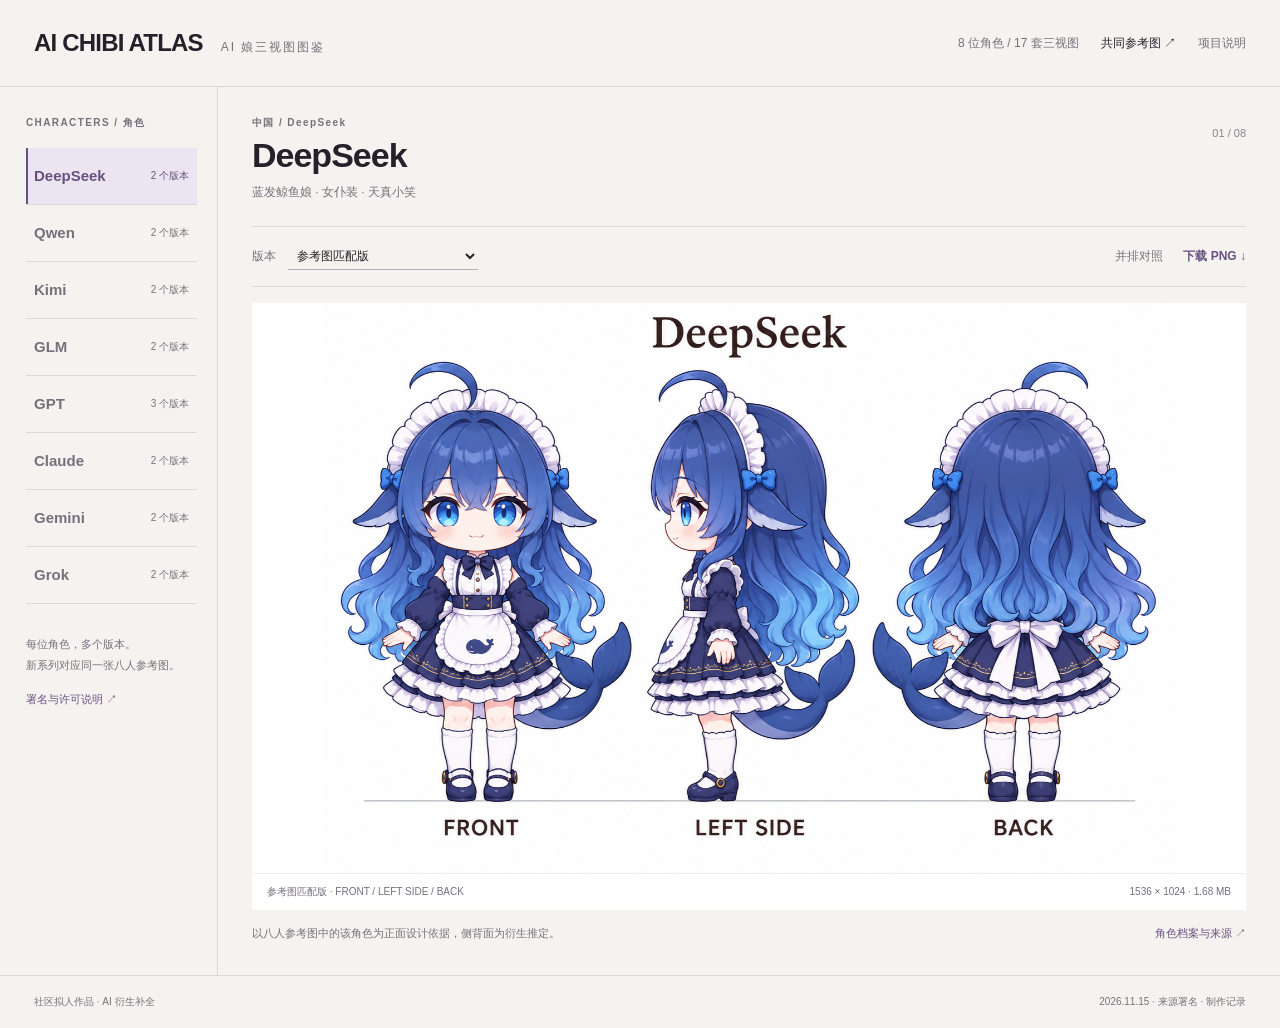
==== index.html @ e89e677d "Publish AI Chibi Atlas with eight characters and seventeen turnaround sheets" ====
<!doctype html>
<html lang="zh-CN">
<head>
<meta charset="utf-8">
<meta name="viewport" content="width=device-width,initial-scale=1">
<meta name="description" content="八位 AI 女性 Q 版拟人角色的多版本三视图作品集。">
<title>AI Chibi Atlas · AI 娘三视图图鉴</title>
<link rel="stylesheet" href="assets/gallery.css">
<link rel="stylesheet" href="assets/viewport.css">
</head>
<body>
<a class="skip" href="#viewer">跳到作品</a>
<header class="masthead">
  <a class="brand" href="index.html">AI CHIBI ATLAS<span>AI 娘三视图图鉴</span></a>
  <div class="header-actions"><span id="collection-count"></span><button id="reference-button" type="button">共同参考图 <span aria-hidden="true">↗</span></button><a href="README.md">项目说明</a></div>
</header>
<div class="workspace">
  <aside class="sidebar" aria-label="角色目录">
    <p class="eyebrow">CHARACTERS / 角色</p>
    <nav id="characters" aria-label="选择角色"></nav>
    <div class="sidebar-note">每位角色，多个版本。<br>新系列对应同一张八人参考图。<a href="ASSET-LICENSES.md">署名与许可说明 ↗</a></div>
  </aside>
  <main id="viewer" tabindex="-1">
    <div class="work-heading"><div><p id="character-meta" class="eyebrow"></p><h1 id="character-name"></h1><p id="character-description" class="description"></p></div><span id="position"></span></div>
    <div class="toolbar">
      <label class="version-label" for="version">版本 <select id="version"></select></label>
      <div class="tools"><button id="compare-button" type="button" aria-pressed="false">并排对照</button><a id="download-link" class="download" download>下载 PNG <span aria-hidden="true">↓</span></a></div>
    </div>
    <div id="stages" class="stages">
      <figure class="stage primary"><a id="full-image-link" target="_blank" rel="noopener"><img id="sheet-image" alt="" decoding="async"></a><figcaption><span id="version-caption"></span><span id="image-size"></span></figcaption></figure>
      <figure id="comparison" class="stage" hidden><a id="compare-image-link" target="_blank" rel="noopener"><img id="compare-image" alt="" decoding="async"></a><figcaption id="compare-caption"></figcaption></figure>
    </div>
    <div class="work-note"><p id="variant-note"></p><a id="character-doc">角色档案与来源 ↗</a></div>
    <p id="live-status" class="sr-only" aria-live="polite"></p>
    <noscript><p>浏览画廊需要 JavaScript。也可查看 <a href="README.md">README 角色图鉴</a>。</p></noscript>
  </main>
</div>
<footer>社区拟人作品 · AI 衍生补全 <span>2026.11.15 · <a href="ATTRIBUTION.md">来源署名</a> · <a href="docs/WORKFLOW.md">制作记录</a></span></footer>
<dialog id="reference-dialog" aria-labelledby="reference-title"><div class="dialog-heading"><h2 id="reference-title">共同参考图</h2><button id="close-reference" type="button" aria-label="关闭共同参考图">关闭 ×</button></div><a href="references/dance-reference-board.png" target="_blank" rel="noopener"><img src="references/dance-reference-board.png" alt="DeepSeek、Qwen、Kimi、GLM、GPT、Claude、Gemini、Grok 八人正面形象参考图"></a><p>v2-dance 的共同正面设定依据。点击图片可查看原尺寸。</p></dialog>
<script id="collection-data" type="application/json">{"schema_version":1,"title":"AI Chibi Atlas · AI 娘三视图图鉴","date":"2026-11-15","release":"0.2.0","description":"八位 AI 女性 Q 版拟人角色的多版本三视图作品集。","excluded_character_ids":["doubao","seed"],"reference_board":{"path":"references/dance-reference-board.png","width":1536,"height":1024,"bytes":2214412,"sha256":"1829530d7c26aa1841fad75055c033b6c2b4d2ae05e92721f0fcb8a31a994d8a"},"character_count":8,"variant_count":17,"new_series":"v2-dance","new_series_count":8,"view_order":["FRONT","LEFT SIDE","BACK"],"characters":[{"id":"deepseek","name":"DeepSeek","short_name":"DeepSeek","region":"中国","organization":"DeepSeek","description":"蓝发鲸鱼娘 · 女仆装 · 天真小笑","featured_variant":"v2-dance","identity_reference":"references/dance-reference-board.png","board_position":"TOP ROW, FIRST column","license_status":"design-cc-by-nc-sa-4.0-file-author-unverified","provenance":"characters/deepseek/provenance.json","reference":{"path":"characters/deepseek/references/author-video-frame.png","width":720,"height":1280,"bytes":712701,"sha256":"cbcd4b58b2115b8dbc7ece8271026841928be7ac594705693357ade8e8baacef"},"variants":[{"id":"v1-initial","label":"初版","kind":"community-resource","image":{"path":"characters/deepseek/variants/v1-initial/sheet.png","width":1774,"height":887,"bytes":1651211,"sha256":"f789f014ba127295fc806fd839056244a711cd439cbe0c62b23b633e2c857a8a"},"source":"https://github.com/shuaizenge/ai-girls/tree/main/characters/deepseek","notes":"保留初次交付的原始字节。"},{"id":"v2-dance","label":"参考图匹配版","kind":"ai-derived","image":{"path":"characters/deepseek/variants/v2-dance/sheet.png","width":1536,"height":1024,"bytes":1759692,"sha256":"5e7b2940c5cfc628bc371e2c9037a3d22fd55b32d95c738e2f7a587df3454287"},"prompt":"characters/deepseek/variants/v2-dance/prompt.txt","references":["references/dance-reference-board.png"],"notes":"以八人参考图中的该角色为正面设计依据，侧背面为衍生推定。","generation":"characters/deepseek/variants/v2-dance/generation.json"}]},{"id":"qwen","name":"通义千问 Qwen","short_name":"Qwen","region":"中国","organization":"阿里巴巴","description":"蓝紫辫发 · 中式短裙与宽袖 · 温柔浅笑","featured_variant":"v2-dance","identity_reference":"references/dance-reference-board.png","board_position":"TOP ROW, SECOND column","license_status":"sharing-statement-no-standard-license-verified","provenance":"characters/qwen/provenance.json","reference":{"path":"characters/qwen/references/author-video-frame.png","width":720,"height":1280,"bytes":997530,"sha256":"4f59aee4d8d4fa341a40b68f33d9593708f7eecfcb19c96ad8aa44d9bb844cb9"},"variants":[{"id":"v1-initial","label":"初版","kind":"ai-derived","image":{"path":"characters/qwen/variants/v1-initial/sheet.png","width":1536,"height":1024,"bytes":1864948,"sha256":"67d4db182fdc7e266246aa4c93852885b8ba5adbbbe97db31fbf34ed3c3aef65"},"source":"https://github.com/shuaizenge/ai-girls/tree/main/characters/qwen","notes":"保留初次交付的原始字节。","prompt":"characters/qwen/variants/v1-initial/prompt.txt"},{"id":"v2-dance","label":"参考图匹配版","kind":"ai-derived","image":{"path":"characters/qwen/variants/v2-dance/sheet.png","width":1536,"height":1024,"bytes":1835165,"sha256":"6ede8bc2f0fd8c63294b0f61b5e10c5478f6f909bfcc0d300e9aaa4e744b3cb3"},"prompt":"characters/qwen/variants/v2-dance/prompt.txt","references":["references/dance-reference-board.png"],"notes":"以八人参考图中的该角色为正面设计依据，侧背面为衍生推定。","layout_reference":"characters/deepseek/variants/v2-dance/sheet.png","generation":"characters/qwen/variants/v2-dance/generation.json"}]},{"id":"kimi","name":"Kimi","short_name":"Kimi","region":"中国","organization":"月之暗面","description":"银白长发 · 月亮披肩 · 短袜与安静微笑","featured_variant":"v2-dance","identity_reference":"references/dance-reference-board.png","board_position":"TOP ROW, THIRD column","license_status":"sharing-statement-no-standard-license-verified","provenance":"characters/kimi/provenance.json","reference":{"path":"characters/kimi/references/author-video-frame.png","width":720,"height":1280,"bytes":1040749,"sha256":"bc9d61f6365e97e679dda15c59b9c8d78193b19ef379f6e1efaaad743b6f84f3"},"variants":[{"id":"v1-initial","label":"初版","kind":"ai-derived","image":{"path":"characters/kimi/variants/v1-initial/sheet.png","width":1536,"height":1024,"bytes":1830031,"sha256":"6b1d28d2056d82577091b4d9592e5f02d7297e040f3a2019428de667b65ecf1c"},"source":"https://github.com/shuaizenge/ai-girls/tree/main/characters/kimi","notes":"保留初次交付的原始字节。","prompt":"characters/kimi/variants/v1-initial/prompt.txt"},{"id":"v2-dance","label":"参考图匹配版","kind":"ai-derived","image":{"path":"characters/kimi/variants/v2-dance/sheet.png","width":1536,"height":1024,"bytes":2058918,"sha256":"8c0fd49819c1d4224792c0d6fa4d280024ad53ae9e91a37edea743e288c14c27"},"prompt":"characters/kimi/variants/v2-dance/prompt.txt","references":["references/dance-reference-board.png"],"notes":"以八人参考图中的该角色为正面设计依据，侧背面为衍生推定。","layout_reference":"characters/deepseek/variants/v2-dance/sheet.png","refinement_prompt":"characters/kimi/variants/v2-dance/refinement.prompt.txt","quality_note":"将三视图中的长褶袜改回参考图的短踝袜。","generation":"characters/kimi/variants/v2-dance/generation.json"}]},{"id":"glm","name":"智谱 GLM","short_name":"GLM","region":"中国","organization":"智谱","description":"黑长发 · 黑白书卷装 · 认真呆萌","featured_variant":"v2-dance","identity_reference":"references/dance-reference-board.png","board_position":"TOP ROW, FOURTH column","license_status":"sharing-statement-no-standard-license-verified","provenance":"characters/glm/provenance.json","reference":{"path":"characters/glm/references/author-video-frame.png","width":720,"height":1280,"bytes":828333,"sha256":"9088698d394f6a358be564300bb29d793c90ed328e91b51af56c453d0db3fea9"},"variants":[{"id":"v1-initial","label":"初版","kind":"ai-derived","image":{"path":"characters/glm/variants/v1-initial/sheet.png","width":1536,"height":1024,"bytes":1877606,"sha256":"ea46af2dcb97b4a8aef476f74b06bfa8bd9e4877fffc4a5b9d973ba588318de3"},"source":"https://github.com/shuaizenge/ai-girls/tree/main/characters/glm","notes":"保留初次交付的原始字节。","prompt":"characters/glm/variants/v1-initial/prompt.txt"},{"id":"v2-dance","label":"参考图匹配版","kind":"ai-derived","image":{"path":"characters/glm/variants/v2-dance/sheet.png","width":1536,"height":1024,"bytes":1960357,"sha256":"98e83303469d9ccffa8fb1a66bfdd33f44d151204e2ec2f7ad12fb847334780b"},"prompt":"characters/glm/variants/v2-dance/prompt.txt","references":["references/dance-reference-board.png"],"notes":"以八人参考图中的该角色为正面设计依据，侧背面为衍生推定。","layout_reference":"characters/deepseek/variants/v2-dance/sheet.png","generation":"characters/glm/variants/v2-dance/generation.json"}]},{"id":"gpt","name":"ChatGPT / GPT","short_name":"GPT","region":"美国","organization":"OpenAI","description":"白紫龙娘 · 龙角龙翼龙尾 · 自信浅笑","featured_variant":"v2-dance","identity_reference":"references/dance-reference-board.png","board_position":"BOTTOM ROW, FIRST column","license_status":"upstream-author-license-unverified","provenance":"characters/gpt/provenance.json","reference":{"path":"characters/gpt/references/author-video-frame.png","width":720,"height":1280,"bytes":1108711,"sha256":"90606f78f5c8ee76c3547c0df2999ba145cdb50bef25e7fc6a8a6c3ecc4ee4d5"},"variants":[{"id":"v1-initial","label":"初版","kind":"community-resource","image":{"path":"characters/gpt/variants/v1-initial/sheet.png","width":3348,"height":2000,"bytes":3599931,"sha256":"6874585bc8fb1a27b769d681c6dc3ae59c3a1d640c570cfcb1ea56e34fb6d46a"},"source":"https://github.com/lmy414/ai-chan-sheets/tree/main/设定图/13_GPT娘_Q版白紫龙娘","notes":"保留社区原图的空白眼与流口水表情，仅作为历史版本；默认展示新系列。"},{"id":"v1-natural-smile","label":"初版 · 自然微笑修订","kind":"ai-expression-edit","image":{"path":"characters/gpt/variants/v1-natural-smile/sheet.png","width":1623,"height":969,"bytes":1736283,"sha256":"228f650bd8d10c466202b46d38030cd9121f34eafa5d6c23e922fe8ded835d74"},"prompt":"characters/gpt/variants/v1-natural-smile/prompt.txt","source":"https://github.com/lmy414/ai-chan-sheets/tree/main/设定图/13_GPT娘_Q版白紫龙娘","notes":"在初版基础上修订正面和侧面为紫色瞳孔、闭嘴浅笑，去除流口水。"},{"id":"v2-dance","label":"参考图匹配版","kind":"ai-derived","image":{"path":"characters/gpt/variants/v2-dance/sheet.png","width":1536,"height":1024,"bytes":2086586,"sha256":"80a5632badb1991c19bb1f8a32418e16930fe0f1d22e2c63b0cc7446bc6b685f"},"prompt":"characters/gpt/variants/v2-dance/prompt.txt","references":["references/dance-reference-board.png"],"notes":"以八人参考图中的该角色为正面设计依据，侧背面为衍生推定。","layout_reference":"characters/deepseek/variants/v2-dance/sheet.png","refinement_prompt":"characters/gpt/variants/v2-dance/refinement.prompt.txt","quality_note":"补出侧面露在裙后的一段龙尾。","generation":"characters/gpt/variants/v2-dance/generation.json"}]},{"id":"claude","name":"Claude","short_name":"Claude","region":"美国","organization":"Anthropic","description":"橙发花饰 · 新领口与黑金腰结 · 温暖小笑","featured_variant":"v2-dance","identity_reference":"references/dance-reference-board.png","board_position":"BOTTOM ROW, SECOND column","license_status":"sharing-statement-no-standard-license-verified","provenance":"characters/claude/provenance.json","reference":{"path":"characters/claude/references/author-video-frame.png","width":720,"height":1280,"bytes":1166414,"sha256":"331eb459d81c0a2f908fccaf8365f137a77098f81f1e145cca5413a1def07c55"},"variants":[{"id":"v1-initial","label":"初版","kind":"ai-derived","image":{"path":"characters/claude/variants/v1-initial/sheet.png","width":1536,"height":1024,"bytes":1940699,"sha256":"8c45d895c6a1f629338d7f0550f98b2a776595fbc24b60998877cd2623cc0ab3"},"source":"https://github.com/shuaizenge/ai-girls/tree/main/characters/claude","notes":"保留初次交付的原始字节。","prompt":"characters/claude/variants/v1-initial/prompt.txt"},{"id":"v2-dance","label":"参考图匹配版","kind":"ai-derived","image":{"path":"characters/claude/variants/v2-dance/sheet.png","width":1536,"height":1024,"bytes":1746223,"sha256":"003b919dbc1c3510f81e3b146f7b137900d7164b7775b09a9bb9812a09b90032"},"prompt":"characters/claude/variants/v2-dance/prompt.txt","references":["references/dance-reference-board.png"],"notes":"以八人参考图中的该角色为正面设计依据，侧背面为衍生推定。","layout_reference":"characters/deepseek/variants/v2-dance/sheet.png","quality_note":"保留八人图的新领口与黑金腰结，不加入初版披肩。","generation":"characters/claude/variants/v2-dance/generation.json"}]},{"id":"gemini","name":"Gemini","short_name":"Gemini","region":"美国","organization":"Google","description":"紫蓝渐变猫娘 · 异色瞳 · 星形饰品","featured_variant":"v2-dance","identity_reference":"references/dance-reference-board.png","board_position":"BOTTOM ROW, THIRD column","license_status":"sharing-statement-no-standard-license-verified","provenance":"characters/gemini/provenance.json","reference":{"path":"characters/gemini/references/author-video-frame.png","width":720,"height":1280,"bytes":981649,"sha256":"d496c4edf07b964e18cce99b007c913237c9d44d1c8088fb84ea83e1972d1364"},"variants":[{"id":"v1-initial","label":"初版","kind":"ai-derived","image":{"path":"characters/gemini/variants/v1-initial/sheet.png","width":1536,"height":1024,"bytes":2192429,"sha256":"c57a8fe471e444076fb5784e2416ba32e3cc2334d96ffbaa6f3370b7160f331a"},"source":"https://github.com/shuaizenge/ai-girls/tree/main/characters/gemini","notes":"保留初次交付的原始字节。","prompt":"characters/gemini/variants/v1-initial/prompt.txt","refinement_prompt":"characters/gemini/variants/v1-initial/refinement.prompt.txt"},{"id":"v2-dance","label":"参考图匹配版","kind":"ai-derived","image":{"path":"characters/gemini/variants/v2-dance/sheet.png","width":1536,"height":1024,"bytes":1899125,"sha256":"a1c827895d607426d8529be0f9f54ef1e589248cb23434559060f21fd220c1d2"},"prompt":"characters/gemini/variants/v2-dance/prompt.txt","references":["references/dance-reference-board.png"],"notes":"以八人参考图中的该角色为正面设计依据，侧背面为衍生推定。","layout_reference":"characters/deepseek/variants/v2-dance/sheet.png","quality_note":"核对异色瞳：正面左粉右金；左侧面可见金色左眼。","generation":"characters/gemini/variants/v2-dance/generation.json"}]},{"id":"grok","name":"Grok","short_name":"Grok","region":"美国","organization":"xAI","description":"金色双马尾 · 黑红金裙装 · 俏皮闭嘴笑","featured_variant":"v2-dance","identity_reference":"references/dance-reference-board.png","board_position":"BOTTOM ROW, FOURTH column","license_status":"sharing-statement-no-standard-license-verified","provenance":"characters/grok/provenance.json","reference":{"path":"characters/grok/references/author-video-frame.png","width":720,"height":1280,"bytes":1039962,"sha256":"2f311320ca878e084ae031b65fbb697d3eb296f4091050a71c33797b78f30235"},"variants":[{"id":"v1-initial","label":"初版","kind":"ai-derived","image":{"path":"characters/grok/variants/v1-initial/sheet.png","width":1536,"height":1024,"bytes":1862626,"sha256":"5c65669a1702d1fd1de323228f415e5db06c5619afdeab1b5a5646afd1c80f65"},"source":"https://github.com/shuaizenge/ai-girls/tree/main/characters/grok","notes":"保留初次交付的原始字节。","prompt":"characters/grok/variants/v1-initial/prompt.txt"},{"id":"v2-dance","label":"参考图匹配版","kind":"ai-derived","image":{"path":"characters/grok/variants/v2-dance/sheet.png","width":1536,"height":1024,"bytes":1810031,"sha256":"df0a20e0176e05604807ae7d835bc26a4b8a3143150a3f3db93e57c8ca503e7e"},"prompt":"characters/grok/variants/v2-dance/prompt.txt","references":["references/dance-reference-board.png"],"notes":"以八人参考图中的该角色为正面设计依据，侧背面为衍生推定。","layout_reference":"characters/deepseek/variants/v2-dance/sheet.png","generation":"characters/grok/variants/v2-dance/generation.json"}]}]}</script>
<script src="assets/gallery.js"></script>
</body></html>
---- assets/gallery.css ----
:root{--paper:#f5f3ef;--ink:#25212b;--muted:#776f7c;--line:#dcd7df;--accent:#675180;--soft:#ebe5f1;--white:#fff}
*{box-sizing:border-box}html{scroll-behavior:smooth}body{margin:0;color:var(--ink);background:var(--paper);font-family:"Segoe UI","Microsoft YaHei",sans-serif;font-size:14px;line-height:1.6}button,select,a{-webkit-tap-highlight-color:transparent}button,select{font:inherit}button,a,select{outline-offset:5px}a{color:inherit;text-decoration:none}button{cursor:pointer}a:focus-visible,button:focus-visible,select:focus-visible{outline:2px solid var(--accent)}.skip{position:fixed;left:16px;top:-80px;background:var(--ink);color:white;padding:10px;z-index:20}.skip:focus{top:10px}.masthead{display:flex;align-items:center;justify-content:space-between;gap:20px;padding:24px 34px;border-bottom:1px solid var(--line);animation:enter .3s ease both}.brand{font-size:24px;font-weight:750;letter-spacing:-.8px;white-space:nowrap}.brand span{font-size:12px;font-weight:400;letter-spacing:2px;margin-left:18px;color:var(--muted)}.header-actions{display:flex;align-items:center;gap:22px;color:var(--muted);font-size:12px}.header-actions button{border:0;background:none;color:var(--ink);padding:8px 0}.header-actions a:hover,footer a:hover,.work-note a:hover{text-decoration:underline;text-underline-offset:4px}.workspace{display:grid;grid-template-columns:218px minmax(0,1fr);max-width:1800px;margin:auto}.sidebar{border-right:1px solid var(--line);padding:28px 20px 30px 26px}.eyebrow{font-size:10px;letter-spacing:1.4px;color:var(--muted);font-weight:600;margin:0 0 17px}.character{width:100%;display:flex;justify-content:space-between;gap:6px;align-items:center;background:transparent;border:0;border-bottom:1px solid var(--line);padding:16px 8px;color:var(--muted);text-align:left;transition:color .16s,background .16s,transform .16s}.character:hover{color:var(--ink);transform:translateX(2px)}.character[aria-pressed="true"]{color:var(--accent);background:var(--soft);box-shadow:inset 2px 0 var(--accent)}.character strong{font-size:15px;font-weight:600}.character small{font-size:10px;white-space:nowrap}.sidebar-note{font-size:11px;line-height:1.9;color:var(--muted);margin-top:30px}.sidebar-note a{display:block;margin-top:13px;color:var(--accent)}main{min-width:0;padding:28px 34px 32px}.work-heading{display:flex;align-items:center;justify-content:space-between;gap:20px;margin-bottom:24px}.work-heading .eyebrow{margin-bottom:3px}h1{font-size:34px;line-height:1.25;letter-spacing:-1px;margin:0 0 6px;font-weight:650}.description{color:var(--muted);font-size:12px;margin:0}#position{font-size:11px;color:#8b8390;white-space:nowrap;align-self:flex-start;margin-top:10px}.toolbar{display:flex;justify-content:space-between;align-items:center;gap:14px;border-top:1px solid var(--line);border-bottom:1px solid var(--line);padding:12px 0;margin-bottom:16px}.version-label{display:flex;align-items:center;gap:12px;font-size:12px;color:var(--muted)}select{min-width:190px;border:0;border-bottom:1px solid #b6aabc;border-radius:0;background:transparent;color:var(--ink);padding:5px 26px 5px 5px;cursor:pointer;max-width:100%}.tools{display:flex;gap:20px;align-items:center;font-size:12px}.tools button{border:0;background:transparent;color:var(--muted);padding:8px 0}.tools button[aria-pressed="true"]{color:var(--accent);font-weight:600}.download{color:var(--accent);font-weight:600}.stages{display:grid;grid-template-columns:minmax(0,1fr);gap:18px}.stages.compare{grid-template-columns:repeat(2,minmax(0,1fr))}.stage{margin:0;min-width:0;background:white}.stage[hidden]{display:none}.stage>a{display:block;overflow:hidden}.stage img{display:block;width:100%;height:auto;aspect-ratio:3/2;object-fit:contain;cursor:zoom-in}.stage img.changing{animation:art-in .2s ease both}figcaption{display:flex;justify-content:space-between;gap:12px;padding:10px 15px;color:var(--muted);font-size:10px;border-top:1px solid #f0edf2}.work-note{display:flex;align-items:start;justify-content:space-between;gap:20px;font-size:11px;color:var(--muted);padding-top:15px}.work-note p{margin:0;max-width:72ch}.work-note a{color:var(--accent);white-space:nowrap}footer{display:flex;justify-content:space-between;gap:20px;border-top:1px solid var(--line);padding:18px 34px;color:var(--muted);font-size:10px}dialog{border:1px solid var(--line);padding:22px;max-width:min(1100px,94vw);width:1100px;max-height:92vh;color:var(--ink);background:var(--white);box-shadow:0 15px 80px #29213235}dialog::backdrop{background:#21192890;backdrop-filter:blur(3px)}.dialog-heading{display:flex;justify-content:space-between;align-items:center;gap:16px}dialog h2{font-size:18px;margin:0 0 12px}.dialog-heading button{background:none;border:0;padding:8px;align-self:start;color:var(--muted)}dialog img{display:block;width:100%;height:auto}dialog p{font-size:11px;color:var(--muted);margin-bottom:0}.sr-only{position:absolute;width:1px;height:1px;padding:0;overflow:hidden;clip:rect(0,0,0,0);white-space:nowrap;border:0}@keyframes enter{from{opacity:0;transform:translateY(5px)}to{opacity:1;transform:none}}@keyframes art-in{from{opacity:.3;transform:translateY(3px)}to{opacity:1;transform:none}}@media(min-width:1700px){main{padding-left:50px;padding-right:50px}.workspace{grid-template-columns:245px minmax(0,1fr)}}@media(max-width:1000px){.brand span{display:block;margin:1px 0 0;font-size:10px;letter-spacing:1px}.header-actions{gap:15px}.workspace{grid-template-columns:180px minmax(0,1fr)}.sidebar{padding-left:16px;padding-right:14px}main{padding:24px}.character strong{font-size:13px}.character small{font-size:9px}#position{display:none}}@media(max-width:720px){.masthead{padding:18px 18px 15px;align-items:start}.brand{font-size:20px}.header-actions{gap:12px;flex-wrap:wrap;justify-content:end;max-width:180px;font-size:10px}#collection-count{width:100%;text-align:right}.workspace{display:block}.sidebar{border-right:0;border-bottom:1px solid var(--line);padding:14px 16px 12px}.sidebar .eyebrow{margin-bottom:10px;font-size:9px}.sidebar-note{display:none}#characters{display:flex;gap:6px;overflow-x:auto;padding-bottom:5px}.character{min-width:94px;flex:0 0 auto;display:block;width:auto;border:1px solid var(--line);padding:7px 11px}.character strong{display:block;font-size:12px}.character small{font-size:9px}.character[aria-pressed="true"]{box-shadow:none;border-color:var(--accent)}main{padding:20px 16px 25px}.work-heading{margin-bottom:18px}h1{font-size:28px}.toolbar{gap:8px}.version-label{gap:5px;font-size:10px}select{min-width:140px;width:150px;font-size:11px}.tools{gap:12px;font-size:10px}.stages.compare{grid-template-columns:minmax(0,1fr)}.work-note{display:block;font-size:10px}.work-note a{display:inline-block;margin-top:8px}footer{padding:16px;font-size:9px;display:block}footer span{display:block;margin-top:4px}figcaption{padding:8px 10px;font-size:9px}.stage img{aspect-ratio:3/2}dialog{padding:13px}.dialog-heading h2{font-size:15px}}@media(prefers-reduced-motion:reduce){*,*::before,*::after{animation:none!important;transition:none!important;scroll-behavior:auto!important}}
---- assets/viewport.css ----
:root { color-scheme: light; }
@media (min-width: 721px) {
  .stage img { max-height: calc(100svh - 330px); min-height: 310px; }
}
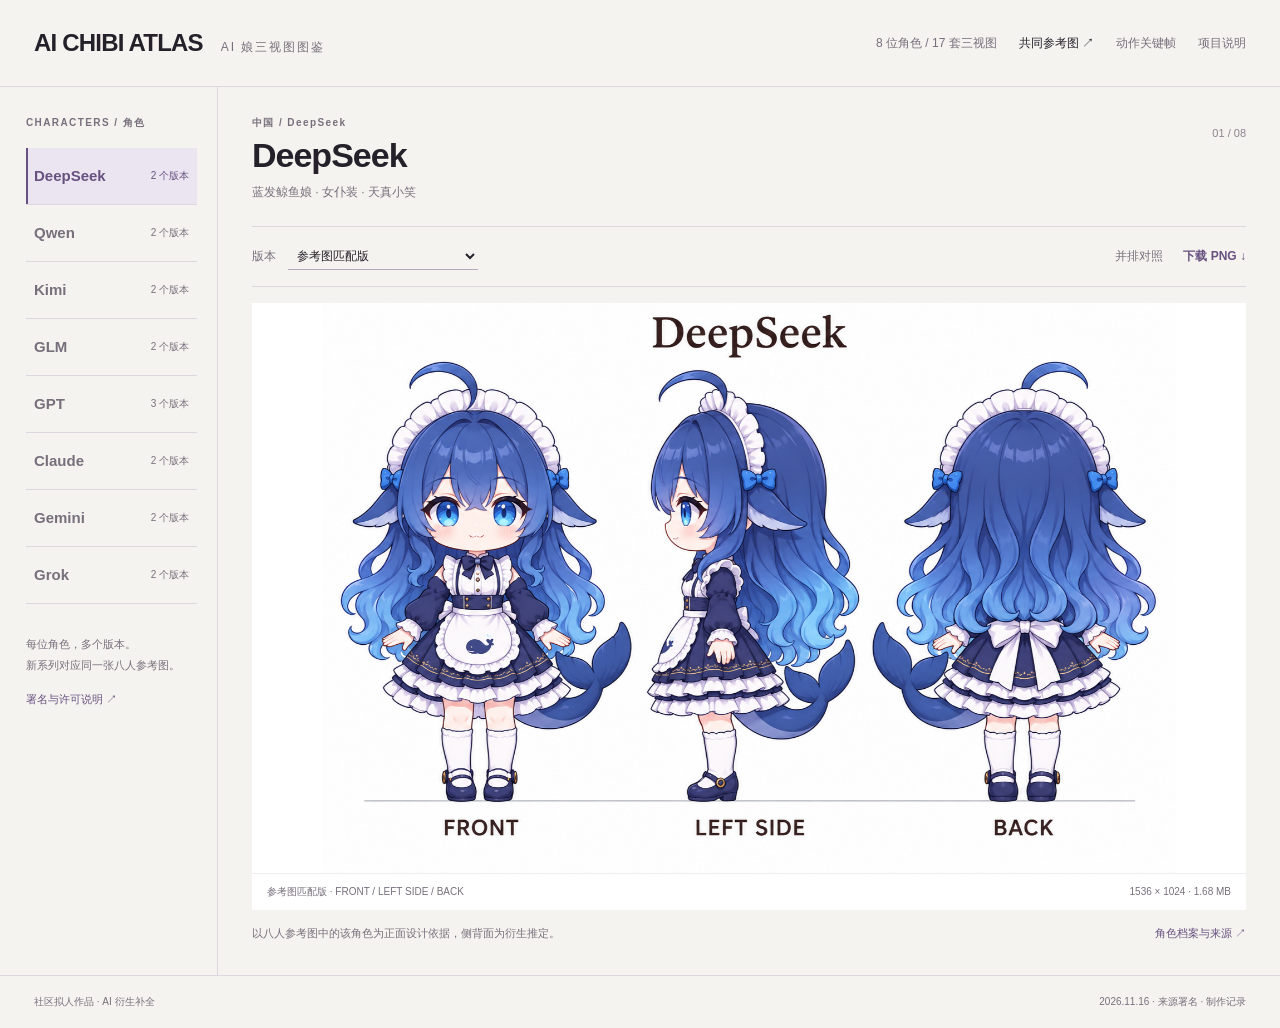
==== commit 95f628a3: "Add 56 individually refined dance keyframes" ====
--- a/index.html
+++ b/index.html
@@ -12,7 +12,7 @@
 <a class="skip" href="#viewer">跳到作品</a>
 <header class="masthead">
   <a class="brand" href="index.html">AI CHIBI ATLAS<span>AI 娘三视图图鉴</span></a>
-  <div class="header-actions"><span id="collection-count"></span><button id="reference-button" type="button">共同参考图 <span aria-hidden="true">↗</span></button><a href="README.md">项目说明</a></div>
+  <div class="header-actions"><span id="collection-count"></span><button id="reference-button" type="button">共同参考图 <span aria-hidden="true">↗</span></button><a href="keyframes/index.html">动作关键帧</a><a href="README.md">项目说明</a></div>
 </header>
 <div class="workspace">
   <aside class="sidebar" aria-label="角色目录">
@@ -35,8 +35,8 @@
     <noscript><p>浏览画廊需要 JavaScript。也可查看 <a href="README.md">README 角色图鉴</a>。</p></noscript>
   </main>
 </div>
-<footer>社区拟人作品 · AI 衍生补全 <span>2026.11.15 · <a href="ATTRIBUTION.md">来源署名</a> · <a href="docs/WORKFLOW.md">制作记录</a></span></footer>
+<footer>社区拟人作品 · AI 衍生补全 <span>2026.11.16 · <a href="ATTRIBUTION.md">来源署名</a> · <a href="docs/WORKFLOW.md">制作记录</a></span></footer>
 <dialog id="reference-dialog" aria-labelledby="reference-title"><div class="dialog-heading"><h2 id="reference-title">共同参考图</h2><button id="close-reference" type="button" aria-label="关闭共同参考图">关闭 ×</button></div><a href="references/dance-reference-board.png" target="_blank" rel="noopener"><img src="references/dance-reference-board.png" alt="DeepSeek、Qwen、Kimi、GLM、GPT、Claude、Gemini、Grok 八人正面形象参考图"></a><p>v2-dance 的共同正面设定依据。点击图片可查看原尺寸。</p></dialog>
-<script id="collection-data" type="application/json">{"schema_version":1,"title":"AI Chibi Atlas · AI 娘三视图图鉴","date":"2026-11-15","release":"0.2.0","description":"八位 AI 女性 Q 版拟人角色的多版本三视图作品集。","excluded_character_ids":["doubao","seed"],"reference_board":{"path":"references/dance-reference-board.png","width":1536,"height":1024,"bytes":2214412,"sha256":"1829530d7c26aa1841fad75055c033b6c2b4d2ae05e92721f0fcb8a31a994d8a"},"character_count":8,"variant_count":17,"new_series":"v2-dance","new_series_count":8,"view_order":["FRONT","LEFT SIDE","BACK"],"characters":[{"id":"deepseek","name":"DeepSeek","short_name":"DeepSeek","region":"中国","organization":"DeepSeek","description":"蓝发鲸鱼娘 · 女仆装 · 天真小笑","featured_variant":"v2-dance","identity_reference":"references/dance-reference-board.png","board_position":"TOP ROW, FIRST column","license_status":"design-cc-by-nc-sa-4.0-file-author-unverified","provenance":"characters/deepseek/provenance.json","reference":{"path":"characters/deepseek/references/author-video-frame.png","width":720,"height":1280,"bytes":712701,"sha256":"cbcd4b58b2115b8dbc7ece8271026841928be7ac594705693357ade8e8baacef"},"variants":[{"id":"v1-initial","label":"初版","kind":"community-resource","image":{"path":"characters/deepseek/variants/v1-initial/sheet.png","width":1774,"height":887,"bytes":1651211,"sha256":"f789f014ba127295fc806fd839056244a711cd439cbe0c62b23b633e2c857a8a"},"source":"https://github.com/shuaizenge/ai-girls/tree/main/characters/deepseek","notes":"保留初次交付的原始字节。"},{"id":"v2-dance","label":"参考图匹配版","kind":"ai-derived","image":{"path":"characters/deepseek/variants/v2-dance/sheet.png","width":1536,"height":1024,"bytes":1759692,"sha256":"5e7b2940c5cfc628bc371e2c9037a3d22fd55b32d95c738e2f7a587df3454287"},"prompt":"characters/deepseek/variants/v2-dance/prompt.txt","references":["references/dance-reference-board.png"],"notes":"以八人参考图中的该角色为正面设计依据，侧背面为衍生推定。","generation":"characters/deepseek/variants/v2-dance/generation.json"}]},{"id":"qwen","name":"通义千问 Qwen","short_name":"Qwen","region":"中国","organization":"阿里巴巴","description":"蓝紫辫发 · 中式短裙与宽袖 · 温柔浅笑","featured_variant":"v2-dance","identity_reference":"references/dance-reference-board.png","board_position":"TOP ROW, SECOND column","license_status":"sharing-statement-no-standard-license-verified","provenance":"characters/qwen/provenance.json","reference":{"path":"characters/qwen/references/author-video-frame.png","width":720,"height":1280,"bytes":997530,"sha256":"4f59aee4d8d4fa341a40b68f33d9593708f7eecfcb19c96ad8aa44d9bb844cb9"},"variants":[{"id":"v1-initial","label":"初版","kind":"ai-derived","image":{"path":"characters/qwen/variants/v1-initial/sheet.png","width":1536,"height":1024,"bytes":1864948,"sha256":"67d4db182fdc7e266246aa4c93852885b8ba5adbbbe97db31fbf34ed3c3aef65"},"source":"https://github.com/shuaizenge/ai-girls/tree/main/characters/qwen","notes":"保留初次交付的原始字节。","prompt":"characters/qwen/variants/v1-initial/prompt.txt"},{"id":"v2-dance","label":"参考图匹配版","kind":"ai-derived","image":{"path":"characters/qwen/variants/v2-dance/sheet.png","width":1536,"height":1024,"bytes":1835165,"sha256":"6ede8bc2f0fd8c63294b0f61b5e10c5478f6f909bfcc0d300e9aaa4e744b3cb3"},"prompt":"characters/qwen/variants/v2-dance/prompt.txt","references":["references/dance-reference-board.png"],"notes":"以八人参考图中的该角色为正面设计依据，侧背面为衍生推定。","layout_reference":"characters/deepseek/variants/v2-dance/sheet.png","generation":"characters/qwen/variants/v2-dance/generation.json"}]},{"id":"kimi","name":"Kimi","short_name":"Kimi","region":"中国","organization":"月之暗面","description":"银白长发 · 月亮披肩 · 短袜与安静微笑","featured_variant":"v2-dance","identity_reference":"references/dance-reference-board.png","board_position":"TOP ROW, THIRD column","license_status":"sharing-statement-no-standard-license-verified","provenance":"characters/kimi/provenance.json","reference":{"path":"characters/kimi/references/author-video-frame.png","width":720,"height":1280,"bytes":1040749,"sha256":"bc9d61f6365e97e679dda15c59b9c8d78193b19ef379f6e1efaaad743b6f84f3"},"variants":[{"id":"v1-initial","label":"初版","kind":"ai-derived","image":{"path":"characters/kimi/variants/v1-initial/sheet.png","width":1536,"height":1024,"bytes":1830031,"sha256":"6b1d28d2056d82577091b4d9592e5f02d7297e040f3a2019428de667b65ecf1c"},"source":"https://github.com/shuaizenge/ai-girls/tree/main/characters/kimi","notes":"保留初次交付的原始字节。","prompt":"characters/kimi/variants/v1-initial/prompt.txt"},{"id":"v2-dance","label":"参考图匹配版","kind":"ai-derived","image":{"path":"characters/kimi/variants/v2-dance/sheet.png","width":1536,"height":1024,"bytes":2058918,"sha256":"8c0fd49819c1d4224792c0d6fa4d280024ad53ae9e91a37edea743e288c14c27"},"prompt":"characters/kimi/variants/v2-dance/prompt.txt","references":["references/dance-reference-board.png"],"notes":"以八人参考图中的该角色为正面设计依据，侧背面为衍生推定。","layout_reference":"characters/deepseek/variants/v2-dance/sheet.png","refinement_prompt":"characters/kimi/variants/v2-dance/refinement.prompt.txt","quality_note":"将三视图中的长褶袜改回参考图的短踝袜。","generation":"characters/kimi/variants/v2-dance/generation.json"}]},{"id":"glm","name":"智谱 GLM","short_name":"GLM","region":"中国","organization":"智谱","description":"黑长发 · 黑白书卷装 · 认真呆萌","featured_variant":"v2-dance","identity_reference":"references/dance-reference-board.png","board_position":"TOP ROW, FOURTH column","license_status":"sharing-statement-no-standard-license-verified","provenance":"characters/glm/provenance.json","reference":{"path":"characters/glm/references/author-video-frame.png","width":720,"height":1280,"bytes":828333,"sha256":"9088698d394f6a358be564300bb29d793c90ed328e91b51af56c453d0db3fea9"},"variants":[{"id":"v1-initial","label":"初版","kind":"ai-derived","image":{"path":"characters/glm/variants/v1-initial/sheet.png","width":1536,"height":1024,"bytes":1877606,"sha256":"ea46af2dcb97b4a8aef476f74b06bfa8bd9e4877fffc4a5b9d973ba588318de3"},"source":"https://github.com/shuaizenge/ai-girls/tree/main/characters/glm","notes":"保留初次交付的原始字节。","prompt":"characters/glm/variants/v1-initial/prompt.txt"},{"id":"v2-dance","label":"参考图匹配版","kind":"ai-derived","image":{"path":"characters/glm/variants/v2-dance/sheet.png","width":1536,"height":1024,"bytes":1960357,"sha256":"98e83303469d9ccffa8fb1a66bfdd33f44d151204e2ec2f7ad12fb847334780b"},"prompt":"characters/glm/variants/v2-dance/prompt.txt","references":["references/dance-reference-board.png"],"notes":"以八人参考图中的该角色为正面设计依据，侧背面为衍生推定。","layout_reference":"characters/deepseek/variants/v2-dance/sheet.png","generation":"characters/glm/variants/v2-dance/generation.json"}]},{"id":"gpt","name":"ChatGPT / GPT","short_name":"GPT","region":"美国","organization":"OpenAI","description":"白紫龙娘 · 龙角龙翼龙尾 · 自信浅笑","featured_variant":"v2-dance","identity_reference":"references/dance-reference-board.png","board_position":"BOTTOM ROW, FIRST column","license_status":"upstream-author-license-unverified","provenance":"characters/gpt/provenance.json","reference":{"path":"characters/gpt/references/author-video-frame.png","width":720,"height":1280,"bytes":1108711,"sha256":"90606f78f5c8ee76c3547c0df2999ba145cdb50bef25e7fc6a8a6c3ecc4ee4d5"},"variants":[{"id":"v1-initial","label":"初版","kind":"community-resource","image":{"path":"characters/gpt/variants/v1-initial/sheet.png","width":3348,"height":2000,"bytes":3599931,"sha256":"6874585bc8fb1a27b769d681c6dc3ae59c3a1d640c570cfcb1ea56e34fb6d46a"},"source":"https://github.com/lmy414/ai-chan-sheets/tree/main/设定图/13_GPT娘_Q版白紫龙娘","notes":"保留社区原图的空白眼与流口水表情，仅作为历史版本；默认展示新系列。"},{"id":"v1-natural-smile","label":"初版 · 自然微笑修订","kind":"ai-expression-edit","image":{"path":"characters/gpt/variants/v1-natural-smile/sheet.png","width":1623,"height":969,"bytes":1736283,"sha256":"228f650bd8d10c466202b46d38030cd9121f34eafa5d6c23e922fe8ded835d74"},"prompt":"characters/gpt/variants/v1-natural-smile/prompt.txt","source":"https://github.com/lmy414/ai-chan-sheets/tree/main/设定图/13_GPT娘_Q版白紫龙娘","notes":"在初版基础上修订正面和侧面为紫色瞳孔、闭嘴浅笑，去除流口水。"},{"id":"v2-dance","label":"参考图匹配版","kind":"ai-derived","image":{"path":"characters/gpt/variants/v2-dance/sheet.png","width":1536,"height":1024,"bytes":2086586,"sha256":"80a5632badb1991c19bb1f8a32418e16930fe0f1d22e2c63b0cc7446bc6b685f"},"prompt":"characters/gpt/variants/v2-dance/prompt.txt","references":["references/dance-reference-board.png"],"notes":"以八人参考图中的该角色为正面设计依据，侧背面为衍生推定。","layout_reference":"characters/deepseek/variants/v2-dance/sheet.png","refinement_prompt":"characters/gpt/variants/v2-dance/refinement.prompt.txt","quality_note":"补出侧面露在裙后的一段龙尾。","generation":"characters/gpt/variants/v2-dance/generation.json"}]},{"id":"claude","name":"Claude","short_name":"Claude","region":"美国","organization":"Anthropic","description":"橙发花饰 · 新领口与黑金腰结 · 温暖小笑","featured_variant":"v2-dance","identity_reference":"references/dance-reference-board.png","board_position":"BOTTOM ROW, SECOND column","license_status":"sharing-statement-no-standard-license-verified","provenance":"characters/claude/provenance.json","reference":{"path":"characters/claude/references/author-video-frame.png","width":720,"height":1280,"bytes":1166414,"sha256":"331eb459d81c0a2f908fccaf8365f137a77098f81f1e145cca5413a1def07c55"},"variants":[{"id":"v1-initial","label":"初版","kind":"ai-derived","image":{"path":"characters/claude/variants/v1-initial/sheet.png","width":1536,"height":1024,"bytes":1940699,"sha256":"8c45d895c6a1f629338d7f0550f98b2a776595fbc24b60998877cd2623cc0ab3"},"source":"https://github.com/shuaizenge/ai-girls/tree/main/characters/claude","notes":"保留初次交付的原始字节。","prompt":"characters/claude/variants/v1-initial/prompt.txt"},{"id":"v2-dance","label":"参考图匹配版","kind":"ai-derived","image":{"path":"characters/claude/variants/v2-dance/sheet.png","width":1536,"height":1024,"bytes":1746223,"sha256":"003b919dbc1c3510f81e3b146f7b137900d7164b7775b09a9bb9812a09b90032"},"prompt":"characters/claude/variants/v2-dance/prompt.txt","references":["references/dance-reference-board.png"],"notes":"以八人参考图中的该角色为正面设计依据，侧背面为衍生推定。","layout_reference":"characters/deepseek/variants/v2-dance/sheet.png","quality_note":"保留八人图的新领口与黑金腰结，不加入初版披肩。","generation":"characters/claude/variants/v2-dance/generation.json"}]},{"id":"gemini","name":"Gemini","short_name":"Gemini","region":"美国","organization":"Google","description":"紫蓝渐变猫娘 · 异色瞳 · 星形饰品","featured_variant":"v2-dance","identity_reference":"references/dance-reference-board.png","board_position":"BOTTOM ROW, THIRD column","license_status":"sharing-statement-no-standard-license-verified","provenance":"characters/gemini/provenance.json","reference":{"path":"characters/gemini/references/author-video-frame.png","width":720,"height":1280,"bytes":981649,"sha256":"d496c4edf07b964e18cce99b007c913237c9d44d1c8088fb84ea83e1972d1364"},"variants":[{"id":"v1-initial","label":"初版","kind":"ai-derived","image":{"path":"characters/gemini/variants/v1-initial/sheet.png","width":1536,"height":1024,"bytes":2192429,"sha256":"c57a8fe471e444076fb5784e2416ba32e3cc2334d96ffbaa6f3370b7160f331a"},"source":"https://github.com/shuaizenge/ai-girls/tree/main/characters/gemini","notes":"保留初次交付的原始字节。","prompt":"characters/gemini/variants/v1-initial/prompt.txt","refinement_prompt":"characters/gemini/variants/v1-initial/refinement.prompt.txt"},{"id":"v2-dance","label":"参考图匹配版","kind":"ai-derived","image":{"path":"characters/gemini/variants/v2-dance/sheet.png","width":1536,"height":1024,"bytes":1899125,"sha256":"a1c827895d607426d8529be0f9f54ef1e589248cb23434559060f21fd220c1d2"},"prompt":"characters/gemini/variants/v2-dance/prompt.txt","references":["references/dance-reference-board.png"],"notes":"以八人参考图中的该角色为正面设计依据，侧背面为衍生推定。","layout_reference":"characters/deepseek/variants/v2-dance/sheet.png","quality_note":"核对异色瞳：正面左粉右金；左侧面可见金色左眼。","generation":"characters/gemini/variants/v2-dance/generation.json"}]},{"id":"grok","name":"Grok","short_name":"Grok","region":"美国","organization":"xAI","description":"金色双马尾 · 黑红金裙装 · 俏皮闭嘴笑","featured_variant":"v2-dance","identity_reference":"references/dance-reference-board.png","board_position":"BOTTOM ROW, FOURTH column","license_status":"sharing-statement-no-standard-license-verified","provenance":"characters/grok/provenance.json","reference":{"path":"characters/grok/references/author-video-frame.png","width":720,"height":1280,"bytes":1039962,"sha256":"2f311320ca878e084ae031b65fbb697d3eb296f4091050a71c33797b78f30235"},"variants":[{"id":"v1-initial","label":"初版","kind":"ai-derived","image":{"path":"characters/grok/variants/v1-initial/sheet.png","width":1536,"height":1024,"bytes":1862626,"sha256":"5c65669a1702d1fd1de323228f415e5db06c5619afdeab1b5a5646afd1c80f65"},"source":"https://github.com/shuaizenge/ai-girls/tree/main/characters/grok","notes":"保留初次交付的原始字节。","prompt":"characters/grok/variants/v1-initial/prompt.txt"},{"id":"v2-dance","label":"参考图匹配版","kind":"ai-derived","image":{"path":"characters/grok/variants/v2-dance/sheet.png","width":1536,"height":1024,"bytes":1810031,"sha256":"df0a20e0176e05604807ae7d835bc26a4b8a3143150a3f3db93e57c8ca503e7e"},"prompt":"characters/grok/variants/v2-dance/prompt.txt","references":["references/dance-reference-board.png"],"notes":"以八人参考图中的该角色为正面设计依据，侧背面为衍生推定。","layout_reference":"characters/deepseek/variants/v2-dance/sheet.png","generation":"characters/grok/variants/v2-dance/generation.json"}]}]}</script>
+<script id="collection-data" type="application/json">{"schema_version":1,"title":"AI Chibi Atlas · AI 娘三视图图鉴","date":"2026-11-16","release":"0.3.0","description":"八位 AI 女性 Q 版拟人角色：17 套三视图与 56 张独立动作关键帧。","excluded_character_ids":["doubao","seed"],"reference_board":{"path":"references/dance-reference-board.png","width":1536,"height":1024,"bytes":2214412,"sha256":"1829530d7c26aa1841fad75055c033b6c2b4d2ae05e92721f0fcb8a31a994d8a"},"character_count":8,"variant_count":17,"new_series":"v2-dance","new_series_count":8,"view_order":["FRONT","LEFT SIDE","BACK"],"characters":[{"id":"deepseek","name":"DeepSeek","short_name":"DeepSeek","region":"中国","organization":"DeepSeek","description":"蓝发鲸鱼娘 · 女仆装 · 天真小笑","featured_variant":"v2-dance","identity_reference":"references/dance-reference-board.png","board_position":"TOP ROW, FIRST column","license_status":"design-cc-by-nc-sa-4.0-file-author-unverified","provenance":"characters/deepseek/provenance.json","reference":{"path":"characters/deepseek/references/author-video-frame.png","width":720,"height":1280,"bytes":712701,"sha256":"cbcd4b58b2115b8dbc7ece8271026841928be7ac594705693357ade8e8baacef"},"variants":[{"id":"v1-initial","label":"初版","kind":"community-resource","image":{"path":"characters/deepseek/variants/v1-initial/sheet.png","width":1774,"height":887,"bytes":1651211,"sha256":"f789f014ba127295fc806fd839056244a711cd439cbe0c62b23b633e2c857a8a"},"source":"https://github.com/shuaizenge/ai-girls/tree/main/characters/deepseek","notes":"保留初次交付的原始字节。"},{"id":"v2-dance","label":"参考图匹配版","kind":"ai-derived","image":{"path":"characters/deepseek/variants/v2-dance/sheet.png","width":1536,"height":1024,"bytes":1759692,"sha256":"5e7b2940c5cfc628bc371e2c9037a3d22fd55b32d95c738e2f7a587df3454287"},"prompt":"characters/deepseek/variants/v2-dance/prompt.txt","references":["references/dance-reference-board.png"],"notes":"以八人参考图中的该角色为正面设计依据，侧背面为衍生推定。","generation":"characters/deepseek/variants/v2-dance/generation.json"}],"keyframes":[{"id":"v4-individual","label":"逐帧精修版","identity_reference":"characters/deepseek/keyframes/v4-individual/K1.png","frames":[{"id":"K1","seconds":0.0,"label":"张开双臂","image":{"path":"characters/deepseek/keyframes/v4-individual/K1.png","width":1594,"height":987,"bytes":1600503,"sha256":"3368539f7c0acdb0a42621f7c0b5a745e498a0707293dfb019e527cc15c61277"},"generation":"characters/deepseek/keyframes/v4-individual/K1.generation.json","prompts":["characters/deepseek/keyframes/v4-individual/K1.prompt.txt"]},{"id":"K2","seconds":1.0,"label":"侧倾单拳上举","image":{"path":"characters/deepseek/keyframes/v4-individual/K2.png","width":1672,"height":941,"bytes":1564818,"sha256":"ad03c0802c05187d45e31c9fba856bc55279e569d738186ee52cec7663352fcc"},"generation":"characters/deepseek/keyframes/v4-individual/K2.generation.json","prompts":["characters/deepseek/keyframes/v4-individual/K2.prompt.txt","characters/deepseek/keyframes/v4-individual/K2.refinement.prompt.txt"]},{"id":"K3","seconds":1.8,"label":"双拳举头边·偏右","image":{"path":"characters/deepseek/keyframes/v4-individual/K3.png","width":1672,"height":941,"bytes":1536739,"sha256":"1584237c77531dbcf16238459f9172e26eba0424fbb0a9ac8cf07e60ee5fa327"},"generation":"characters/deepseek/keyframes/v4-individual/K3.generation.json","prompts":["characters/deepseek/keyframes/v4-individual/K3.prompt.txt"]},{"id":"K4","seconds":2.2,"label":"双拳举头边·偏左","image":{"path":"characters/deepseek/keyframes/v4-individual/K4.png","width":1672,"height":941,"bytes":1721683,"sha256":"1dc610ee2f1e24ee7f2570eb44ad751b189820e71123a99e306a23051437272b"},"generation":"characters/deepseek/keyframes/v4-individual/K4.generation.json","prompts":["characters/deepseek/keyframes/v4-individual/K4.prompt.txt","characters/deepseek/keyframes/v4-individual/K4.refinement.prompt.txt"]},{"id":"K5","seconds":3.5,"label":"背对抱臂","image":{"path":"characters/deepseek/keyframes/v4-individual/K5.png","width":1672,"height":941,"bytes":1449134,"sha256":"4903bfa7c3a257841c3ce57f1b064dadf9c6575a1f6c40f4ec0bdf2f09237dd2"},"generation":"characters/deepseek/keyframes/v4-individual/K5.generation.json","prompts":["characters/deepseek/keyframes/v4-individual/K5.prompt.txt"]},{"id":"K6","seconds":4.6,"label":"回头偷看","image":{"path":"characters/deepseek/keyframes/v4-individual/K6.png","width":1672,"height":941,"bytes":1555553,"sha256":"ecb75047087c1a4ae9fa99440d0f0eb62009d9330a53605b31faa7e3a92d78f8"},"generation":"characters/deepseek/keyframes/v4-individual/K6.generation.json","prompts":["characters/deepseek/keyframes/v4-individual/K6.prompt.txt","characters/deepseek/keyframes/v4-individual/K6.refinement.prompt.txt"]},{"id":"K7","seconds":5.8,"label":"背身手臂过头","image":{"path":"characters/deepseek/keyframes/v4-individual/K7.png","width":1672,"height":941,"bytes":1514825,"sha256":"cf046de2425a432119bcf50d36eac50d43382885b067b625f21b4e8807bd19a3"},"generation":"characters/deepseek/keyframes/v4-individual/K7.generation.json","prompts":["characters/deepseek/keyframes/v4-individual/K7.prompt.txt","characters/deepseek/keyframes/v4-individual/K7.refinement.prompt.txt","characters/deepseek/keyframes/v4-individual/K7.refinement2.prompt.txt"]}]}]},{"id":"qwen","name":"通义千问 Qwen","short_name":"Qwen","region":"中国","organization":"阿里巴巴","description":"蓝紫辫发 · 中式短裙与宽袖 · 温柔浅笑","featured_variant":"v2-dance","identity_reference":"references/dance-reference-board.png","board_position":"TOP ROW, SECOND column","license_status":"sharing-statement-no-standard-license-verified","provenance":"characters/qwen/provenance.json","reference":{"path":"characters/qwen/references/author-video-frame.png","width":720,"height":1280,"bytes":997530,"sha256":"4f59aee4d8d4fa341a40b68f33d9593708f7eecfcb19c96ad8aa44d9bb844cb9"},"variants":[{"id":"v1-initial","label":"初版","kind":"ai-derived","image":{"path":"characters/qwen/variants/v1-initial/sheet.png","width":1536,"height":1024,"bytes":1864948,"sha256":"67d4db182fdc7e266246aa4c93852885b8ba5adbbbe97db31fbf34ed3c3aef65"},"source":"https://github.com/shuaizenge/ai-girls/tree/main/characters/qwen","notes":"保留初次交付的原始字节。","prompt":"characters/qwen/variants/v1-initial/prompt.txt"},{"id":"v2-dance","label":"参考图匹配版","kind":"ai-derived","image":{"path":"characters/qwen/variants/v2-dance/sheet.png","width":1536,"height":1024,"bytes":1835165,"sha256":"6ede8bc2f0fd8c63294b0f61b5e10c5478f6f909bfcc0d300e9aaa4e744b3cb3"},"prompt":"characters/qwen/variants/v2-dance/prompt.txt","references":["references/dance-reference-board.png"],"notes":"以八人参考图中的该角色为正面设计依据，侧背面为衍生推定。","layout_reference":"characters/deepseek/variants/v2-dance/sheet.png","generation":"characters/qwen/variants/v2-dance/generation.json"}],"keyframes":[{"id":"v4-individual","label":"逐帧精修版","identity_reference":"characters/qwen/keyframes/v4-individual/K1.png","frames":[{"id":"K1","seconds":0.0,"label":"张开双臂","image":{"path":"characters/qwen/keyframes/v4-individual/K1.png","width":1593,"height":987,"bytes":1707290,"sha256":"14eb9833734585bca7312fc60ec8b2ca3cd0cf1b87a5b3c0194ccd689ae5c531"},"generation":"characters/qwen/keyframes/v4-individual/K1.generation.json","prompts":["characters/qwen/keyframes/v4-individual/K1.prompt.txt"]},{"id":"K2","seconds":1.0,"label":"侧倾单拳上举","image":{"path":"characters/qwen/keyframes/v4-individual/K2.png","width":1672,"height":941,"bytes":1679738,"sha256":"2d65be7b121b2a1862ed4e39a36e710b7d5fb812a7e25a2ccf2df018beac4d8f"},"generation":"characters/qwen/keyframes/v4-individual/K2.generation.json","prompts":["characters/qwen/keyframes/v4-individual/K2.prompt.txt"]},{"id":"K3","seconds":1.8,"label":"双拳举头边·偏右","image":{"path":"characters/qwen/keyframes/v4-individual/K3.png","width":1672,"height":941,"bytes":1641220,"sha256":"8f10ecbf1c87b6f0e8889a8c42b96cc9a803273b844981974f5e6d1e415e7aae"},"generation":"characters/qwen/keyframes/v4-individual/K3.generation.json","prompts":["characters/qwen/keyframes/v4-individual/K3.prompt.txt"]},{"id":"K4","seconds":2.2,"label":"双拳举头边·偏左","image":{"path":"characters/qwen/keyframes/v4-individual/K4.png","width":1672,"height":941,"bytes":1680713,"sha256":"ca8fed01fecb0a2613cae94505305f8234c367c09389fd420ae9efd012fb8b3b"},"generation":"characters/qwen/keyframes/v4-individual/K4.generation.json","prompts":["characters/qwen/keyframes/v4-individual/K4.prompt.txt"]},{"id":"K5","seconds":3.5,"label":"背对抱臂","image":{"path":"characters/qwen/keyframes/v4-individual/K5.png","width":1671,"height":941,"bytes":1563640,"sha256":"01b6dac7167ffe645c9cda62b5e75a0d03d30766471523c02830ce5ec5fa6baf"},"generation":"characters/qwen/keyframes/v4-individual/K5.generation.json","prompts":["characters/qwen/keyframes/v4-individual/K5.prompt.txt","characters/qwen/keyframes/v4-individual/K5.refinement.prompt.txt"]},{"id":"K6","seconds":4.6,"label":"回头偷看","image":{"path":"characters/qwen/keyframes/v4-individual/K6.png","width":1671,"height":941,"bytes":1648012,"sha256":"c1dd0e1dc31f4fa6413c43f3b7da26ee6ce5b0754bc0d7907fb440475b119b3c"},"generation":"characters/qwen/keyframes/v4-individual/K6.generation.json","prompts":["characters/qwen/keyframes/v4-individual/K6.prompt.txt"]},{"id":"K7","seconds":5.8,"label":"背身手臂过头","image":{"path":"characters/qwen/keyframes/v4-individual/K7.png","width":1671,"height":941,"bytes":1623689,"sha256":"cc2325ae695dcabcc86cd7485a35d40a47d7d65437acfbd0f822ba8073e63ad8"},"generation":"characters/qwen/keyframes/v4-individual/K7.generation.json","prompts":["characters/qwen/keyframes/v4-individual/K7.prompt.txt"]}]}]},{"id":"kimi","name":"Kimi","short_name":"Kimi","region":"中国","organization":"月之暗面","description":"银白长发 · 月亮披肩 · 短袜与安静微笑","featured_variant":"v2-dance","identity_reference":"references/dance-reference-board.png","board_position":"TOP ROW, THIRD column","license_status":"sharing-statement-no-standard-license-verified","provenance":"characters/kimi/provenance.json","reference":{"path":"characters/kimi/references/author-video-frame.png","width":720,"height":1280,"bytes":1040749,"sha256":"bc9d61f6365e97e679dda15c59b9c8d78193b19ef379f6e1efaaad743b6f84f3"},"variants":[{"id":"v1-initial","label":"初版","kind":"ai-derived","image":{"path":"characters/kimi/variants/v1-initial/sheet.png","width":1536,"height":1024,"bytes":1830031,"sha256":"6b1d28d2056d82577091b4d9592e5f02d7297e040f3a2019428de667b65ecf1c"},"source":"https://github.com/shuaizenge/ai-girls/tree/main/characters/kimi","notes":"保留初次交付的原始字节。","prompt":"characters/kimi/variants/v1-initial/prompt.txt"},{"id":"v2-dance","label":"参考图匹配版","kind":"ai-derived","image":{"path":"characters/kimi/variants/v2-dance/sheet.png","width":1536,"height":1024,"bytes":2058918,"sha256":"8c0fd49819c1d4224792c0d6fa4d280024ad53ae9e91a37edea743e288c14c27"},"prompt":"characters/kimi/variants/v2-dance/prompt.txt","references":["references/dance-reference-board.png"],"notes":"以八人参考图中的该角色为正面设计依据，侧背面为衍生推定。","layout_reference":"characters/deepseek/variants/v2-dance/sheet.png","refinement_prompt":"characters/kimi/variants/v2-dance/refinement.prompt.txt","quality_note":"将三视图中的长褶袜改回参考图的短踝袜。","generation":"characters/kimi/variants/v2-dance/generation.json"}],"keyframes":[{"id":"v4-individual","label":"逐帧精修版","identity_reference":"characters/kimi/keyframes/v4-individual/K1.png","frames":[{"id":"K1","seconds":0.0,"label":"张开双臂","image":{"path":"characters/kimi/keyframes/v4-individual/K1.png","width":1672,"height":941,"bytes":1704732,"sha256":"97f5f9b1e389c06aaa6034659e3f5d47126c32d8ab0a89f4992ae1c2fb448ef1"},"generation":"characters/kimi/keyframes/v4-individual/K1.generation.json","prompts":["characters/kimi/keyframes/v4-individual/K1.prompt.txt"]},{"id":"K2","seconds":1.0,"label":"侧倾单拳上举","image":{"path":"characters/kimi/keyframes/v4-individual/K2.png","width":1672,"height":941,"bytes":1707801,"sha256":"37611eb955da961c1a7da8d9c2a10a615dfe313cfea2d5481c9d51df28faa234"},"generation":"characters/kimi/keyframes/v4-individual/K2.generation.json","prompts":["characters/kimi/keyframes/v4-individual/K2.prompt.txt"]},{"id":"K3","seconds":1.8,"label":"双拳举头边·偏右","image":{"path":"characters/kimi/keyframes/v4-individual/K3.png","width":1672,"height":941,"bytes":1673469,"sha256":"fcb57434c94b349733deada334c7315b56d4d28f708656c11ac0b66360571b31"},"generation":"characters/kimi/keyframes/v4-individual/K3.generation.json","prompts":["characters/kimi/keyframes/v4-individual/K3.prompt.txt"]},{"id":"K4","seconds":2.2,"label":"双拳举头边·偏左","image":{"path":"characters/kimi/keyframes/v4-individual/K4.png","width":1672,"height":941,"bytes":1727381,"sha256":"a528dfed947eb0fdc51e0c6a3b30b0671cd532f3b966365b73904d90845cae04"},"generation":"characters/kimi/keyframes/v4-individual/K4.generation.json","prompts":["characters/kimi/keyframes/v4-individual/K4.prompt.txt"]},{"id":"K5","seconds":3.5,"label":"背对抱臂","image":{"path":"characters/kimi/keyframes/v4-individual/K5.png","width":1672,"height":941,"bytes":1567655,"sha256":"7dda4d8b1b78bc8c4d85280dd2ae1793e72207faf33959cd45e8cc80b32e5d57"},"generation":"characters/kimi/keyframes/v4-individual/K5.generation.json","prompts":["characters/kimi/keyframes/v4-individual/K5.prompt.txt"]},{"id":"K6","seconds":4.6,"label":"回头偷看","image":{"path":"characters/kimi/keyframes/v4-individual/K6.png","width":1672,"height":941,"bytes":1637793,"sha256":"45def4fc5968a917ddc39a53d40fcc34e40e195577a594fff375112367cdb5fc"},"generation":"characters/kimi/keyframes/v4-individual/K6.generation.json","prompts":["characters/kimi/keyframes/v4-individual/K6.prompt.txt"]},{"id":"K7","seconds":5.8,"label":"背身手臂过头","image":{"path":"characters/kimi/keyframes/v4-individual/K7.png","width":1672,"height":941,"bytes":1730874,"sha256":"395f7ba81815afd92d9384daf5d19581e82a5315cece71aad76d05896687944f"},"generation":"characters/kimi/keyframes/v4-individual/K7.generation.json","prompts":["characters/kimi/keyframes/v4-individual/K7.prompt.txt","characters/kimi/keyframes/v4-individual/K7.refinement.prompt.txt"]}]}]},{"id":"glm","name":"智谱 GLM","short_name":"GLM","region":"中国","organization":"智谱","description":"黑长发 · 黑白书卷装 · 认真呆萌","featured_variant":"v2-dance","identity_reference":"references/dance-reference-board.png","board_position":"TOP ROW, FOURTH column","license_status":"sharing-statement-no-standard-license-verified","provenance":"characters/glm/provenance.json","reference":{"path":"characters/glm/references/author-video-frame.png","width":720,"height":1280,"bytes":828333,"sha256":"9088698d394f6a358be564300bb29d793c90ed328e91b51af56c453d0db3fea9"},"variants":[{"id":"v1-initial","label":"初版","kind":"ai-derived","image":{"path":"characters/glm/variants/v1-initial/sheet.png","width":1536,"height":1024,"bytes":1877606,"sha256":"ea46af2dcb97b4a8aef476f74b06bfa8bd9e4877fffc4a5b9d973ba588318de3"},"source":"https://github.com/shuaizenge/ai-girls/tree/main/characters/glm","notes":"保留初次交付的原始字节。","prompt":"characters/glm/variants/v1-initial/prompt.txt"},{"id":"v2-dance","label":"参考图匹配版","kind":"ai-derived","image":{"path":"characters/glm/variants/v2-dance/sheet.png","width":1536,"height":1024,"bytes":1960357,"sha256":"98e83303469d9ccffa8fb1a66bfdd33f44d151204e2ec2f7ad12fb847334780b"},"prompt":"characters/glm/variants/v2-dance/prompt.txt","references":["references/dance-reference-board.png"],"notes":"以八人参考图中的该角色为正面设计依据，侧背面为衍生推定。","layout_reference":"characters/deepseek/variants/v2-dance/sheet.png","generation":"characters/glm/variants/v2-dance/generation.json"}],"keyframes":[{"id":"v4-individual","label":"逐帧精修版","identity_reference":"characters/glm/keyframes/v4-individual/K1.png","frames":[{"id":"K1","seconds":0.0,"label":"张开双臂","image":{"path":"characters/glm/keyframes/v4-individual/K1.png","width":1593,"height":987,"bytes":1683468,"sha256":"169f8c7c36d62cb377037e7ca78aa2c246c5b8071438af3f22d909db7aea5b04"},"generation":"characters/glm/keyframes/v4-individual/K1.generation.json","prompts":["characters/glm/keyframes/v4-individual/K1.prompt.txt"]},{"id":"K2","seconds":1.0,"label":"侧倾单拳上举","image":{"path":"characters/glm/keyframes/v4-individual/K2.png","width":1672,"height":941,"bytes":1780520,"sha256":"5da08c047479513635acc9ff1068a2f16afc95c99a2bc58cdd58463788db6775"},"generation":"characters/glm/keyframes/v4-individual/K2.generation.json","prompts":["characters/glm/keyframes/v4-individual/K2.prompt.txt","characters/glm/keyframes/v4-individual/K2.refinement.prompt.txt"]},{"id":"K3","seconds":1.8,"label":"双拳举头边·偏右","image":{"path":"characters/glm/keyframes/v4-individual/K3.png","width":1672,"height":941,"bytes":1629832,"sha256":"11bb97edced897dc4019555638ed137c59e151ba3ed2abc4d0650a331e861dc9"},"generation":"characters/glm/keyframes/v4-individual/K3.generation.json","prompts":["characters/glm/keyframes/v4-individual/K3.prompt.txt"]},{"id":"K4","seconds":2.2,"label":"双拳举头边·偏左","image":{"path":"characters/glm/keyframes/v4-individual/K4.png","width":1672,"height":941,"bytes":1662192,"sha256":"dcdb555f8fda7ea1177abf9d5f4c7ca10a8c2064c0ad8d257365103bed7af86b"},"generation":"characters/glm/keyframes/v4-individual/K4.generation.json","prompts":["characters/glm/keyframes/v4-individual/K4.prompt.txt"]},{"id":"K5","seconds":3.5,"label":"背对抱臂","image":{"path":"characters/glm/keyframes/v4-individual/K5.png","width":1672,"height":941,"bytes":1496306,"sha256":"19b35b585f1b9e3e3340887ce704a0a0ed2bddb8b8ae841f720d2c0eba617db4"},"generation":"characters/glm/keyframes/v4-individual/K5.generation.json","prompts":["characters/glm/keyframes/v4-individual/K5.prompt.txt"]},{"id":"K6","seconds":4.6,"label":"回头偷看","image":{"path":"characters/glm/keyframes/v4-individual/K6.png","width":1672,"height":941,"bytes":1586949,"sha256":"0c47cf155b693e39484294dd89636bbe742e11b73c79ad246b381c4f613b631e"},"generation":"characters/glm/keyframes/v4-individual/K6.generation.json","prompts":["characters/glm/keyframes/v4-individual/K6.prompt.txt"]},{"id":"K7","seconds":5.8,"label":"背身手臂过头","image":{"path":"characters/glm/keyframes/v4-individual/K7.png","width":1672,"height":941,"bytes":1709459,"sha256":"ab7081d8aa8b3f6b5873f2e855c353bd868f313bef9ff893d2550488c40a5b30"},"generation":"characters/glm/keyframes/v4-individual/K7.generation.json","prompts":["characters/glm/keyframes/v4-individual/K7.prompt.txt"]}]}]},{"id":"gpt","name":"ChatGPT / GPT","short_name":"GPT","region":"美国","organization":"OpenAI","description":"白紫龙娘 · 龙角龙翼龙尾 · 自信浅笑","featured_variant":"v2-dance","identity_reference":"references/dance-reference-board.png","board_position":"BOTTOM ROW, FIRST column","license_status":"upstream-author-license-unverified","provenance":"characters/gpt/provenance.json","reference":{"path":"characters/gpt/references/author-video-frame.png","width":720,"height":1280,"bytes":1108711,"sha256":"90606f78f5c8ee76c3547c0df2999ba145cdb50bef25e7fc6a8a6c3ecc4ee4d5"},"variants":[{"id":"v1-initial","label":"初版","kind":"community-resource","image":{"path":"characters/gpt/variants/v1-initial/sheet.png","width":3348,"height":2000,"bytes":3599931,"sha256":"6874585bc8fb1a27b769d681c6dc3ae59c3a1d640c570cfcb1ea56e34fb6d46a"},"source":"https://github.com/lmy414/ai-chan-sheets/tree/main/设定图/13_GPT娘_Q版白紫龙娘","notes":"保留社区原图的空白眼与流口水表情，仅作为历史版本；默认展示新系列。"},{"id":"v1-natural-smile","label":"初版 · 自然微笑修订","kind":"ai-expression-edit","image":{"path":"characters/gpt/variants/v1-natural-smile/sheet.png","width":1623,"height":969,"bytes":1736283,"sha256":"228f650bd8d10c466202b46d38030cd9121f34eafa5d6c23e922fe8ded835d74"},"prompt":"characters/gpt/variants/v1-natural-smile/prompt.txt","source":"https://github.com/lmy414/ai-chan-sheets/tree/main/设定图/13_GPT娘_Q版白紫龙娘","notes":"在初版基础上修订正面和侧面为紫色瞳孔、闭嘴浅笑，去除流口水。"},{"id":"v2-dance","label":"参考图匹配版","kind":"ai-derived","image":{"path":"characters/gpt/variants/v2-dance/sheet.png","width":1536,"height":1024,"bytes":2086586,"sha256":"80a5632badb1991c19bb1f8a32418e16930fe0f1d22e2c63b0cc7446bc6b685f"},"prompt":"characters/gpt/variants/v2-dance/prompt.txt","references":["references/dance-reference-board.png"],"notes":"以八人参考图中的该角色为正面设计依据，侧背面为衍生推定。","layout_reference":"characters/deepseek/variants/v2-dance/sheet.png","refinement_prompt":"characters/gpt/variants/v2-dance/refinement.prompt.txt","quality_note":"补出侧面露在裙后的一段龙尾。","generation":"characters/gpt/variants/v2-dance/generation.json"}],"keyframes":[{"id":"v4-individual","label":"逐帧精修版","identity_reference":"characters/gpt/keyframes/v4-individual/K1.png","frames":[{"id":"K1","seconds":0.0,"label":"张开双臂","image":{"path":"characters/gpt/keyframes/v4-individual/K1.png","width":1593,"height":987,"bytes":1744270,"sha256":"9deb191ac4b69079327a38363e87dcacc47ba17c64b0df1d07ed24bbf117c382"},"generation":"characters/gpt/keyframes/v4-individual/K1.generation.json","prompts":["characters/gpt/keyframes/v4-individual/K1.prompt.txt"]},{"id":"K2","seconds":1.0,"label":"侧倾单拳上举","image":{"path":"characters/gpt/keyframes/v4-individual/K2.png","width":1671,"height":941,"bytes":1699917,"sha256":"0fa392e36b5d491962efeef71f2f37618f2094d853a9635bf5687c10c057275e"},"generation":"characters/gpt/keyframes/v4-individual/K2.generation.json","prompts":["characters/gpt/keyframes/v4-individual/K2.prompt.txt"]},{"id":"K3","seconds":1.8,"label":"双拳举头边·偏右","image":{"path":"characters/gpt/keyframes/v4-individual/K3.png","width":1672,"height":941,"bytes":1665957,"sha256":"2829ca0e8f0f99cbec1e9b088fe4310528e2e8386151f2d6a6c065a5b762e3df"},"generation":"characters/gpt/keyframes/v4-individual/K3.generation.json","prompts":["characters/gpt/keyframes/v4-individual/K3.prompt.txt"]},{"id":"K4","seconds":2.2,"label":"双拳举头边·偏左","image":{"path":"characters/gpt/keyframes/v4-individual/K4.png","width":1671,"height":941,"bytes":1695026,"sha256":"59fabe61436d2810d622bd6fca82c219814558c4b519dd919cdda38bd261b493"},"generation":"characters/gpt/keyframes/v4-individual/K4.generation.json","prompts":["characters/gpt/keyframes/v4-individual/K4.prompt.txt"]},{"id":"K5","seconds":3.5,"label":"背对抱臂","image":{"path":"characters/gpt/keyframes/v4-individual/K5.png","width":1672,"height":941,"bytes":1568995,"sha256":"1ccf804292fe182a2fbbb41a6835fed54199fb5233c8f9870d0730e8f6d518d6"},"generation":"characters/gpt/keyframes/v4-individual/K5.generation.json","prompts":["characters/gpt/keyframes/v4-individual/K5.prompt.txt","characters/gpt/keyframes/v4-individual/K5.refinement.prompt.txt"]},{"id":"K6","seconds":4.6,"label":"回头偷看","image":{"path":"characters/gpt/keyframes/v4-individual/K6.png","width":1672,"height":941,"bytes":1713743,"sha256":"c8dfe3f6bae65068d77e32918772888a2a473b5d868a78bbf693914799c228bf"},"generation":"characters/gpt/keyframes/v4-individual/K6.generation.json","prompts":["characters/gpt/keyframes/v4-individual/K6.prompt.txt","characters/gpt/keyframes/v4-individual/K6.refinement.prompt.txt"]},{"id":"K7","seconds":5.8,"label":"背身手臂过头","image":{"path":"characters/gpt/keyframes/v4-individual/K7.png","width":1672,"height":941,"bytes":1635542,"sha256":"51bcd4f0c168ca6689a6c8289bcc4b74f1809a229ada60ccac10aa82519ed4a8"},"generation":"characters/gpt/keyframes/v4-individual/K7.generation.json","prompts":["characters/gpt/keyframes/v4-individual/K7.prompt.txt"]}]}]},{"id":"claude","name":"Claude","short_name":"Claude","region":"美国","organization":"Anthropic","description":"橙发花饰 · 新领口与黑金腰结 · 温暖小笑","featured_variant":"v2-dance","identity_reference":"references/dance-reference-board.png","board_position":"BOTTOM ROW, SECOND column","license_status":"sharing-statement-no-standard-license-verified","provenance":"characters/claude/provenance.json","reference":{"path":"characters/claude/references/author-video-frame.png","width":720,"height":1280,"bytes":1166414,"sha256":"331eb459d81c0a2f908fccaf8365f137a77098f81f1e145cca5413a1def07c55"},"variants":[{"id":"v1-initial","label":"初版","kind":"ai-derived","image":{"path":"characters/claude/variants/v1-initial/sheet.png","width":1536,"height":1024,"bytes":1940699,"sha256":"8c45d895c6a1f629338d7f0550f98b2a776595fbc24b60998877cd2623cc0ab3"},"source":"https://github.com/shuaizenge/ai-girls/tree/main/characters/claude","notes":"保留初次交付的原始字节。","prompt":"characters/claude/variants/v1-initial/prompt.txt"},{"id":"v2-dance","label":"参考图匹配版","kind":"ai-derived","image":{"path":"characters/claude/variants/v2-dance/sheet.png","width":1536,"height":1024,"bytes":1746223,"sha256":"003b919dbc1c3510f81e3b146f7b137900d7164b7775b09a9bb9812a09b90032"},"prompt":"characters/claude/variants/v2-dance/prompt.txt","references":["references/dance-reference-board.png"],"notes":"以八人参考图中的该角色为正面设计依据，侧背面为衍生推定。","layout_reference":"characters/deepseek/variants/v2-dance/sheet.png","quality_note":"保留八人图的新领口与黑金腰结，不加入初版披肩。","generation":"characters/claude/variants/v2-dance/generation.json"}],"keyframes":[{"id":"v4-individual","label":"逐帧精修版","identity_reference":"characters/claude/keyframes/v4-individual/K1.png","frames":[{"id":"K1","seconds":0.0,"label":"张开双臂","image":{"path":"characters/claude/keyframes/v4-individual/K1.png","width":1672,"height":941,"bytes":1723115,"sha256":"12318fcd05c7a4d96c2589c0b31d96b6ee0577fef467edee00391e7ed0f0c232"},"generation":"characters/claude/keyframes/v4-individual/K1.generation.json","prompts":["characters/claude/keyframes/v4-individual/K1.prompt.txt"]},{"id":"K2","seconds":1.0,"label":"侧倾单拳上举","image":{"path":"characters/claude/keyframes/v4-individual/K2.png","width":1671,"height":941,"bytes":1726241,"sha256":"ac740a86ea1845378d0c1b0c32ff4aed0cb1ced8b37804a24f1a0636a8cfab88"},"generation":"characters/claude/keyframes/v4-individual/K2.generation.json","prompts":["characters/claude/keyframes/v4-individual/K2.prompt.txt"]},{"id":"K3","seconds":1.8,"label":"双拳举头边·偏右","image":{"path":"characters/claude/keyframes/v4-individual/K3.png","width":1672,"height":941,"bytes":1691193,"sha256":"16cc112c9e1288b4f5ad0725795b16a2260a9cf49282f2f17f401e1986ae2760"},"generation":"characters/claude/keyframes/v4-individual/K3.generation.json","prompts":["characters/claude/keyframes/v4-individual/K3.prompt.txt"]},{"id":"K4","seconds":2.2,"label":"双拳举头边·偏左","image":{"path":"characters/claude/keyframes/v4-individual/K4.png","width":1672,"height":941,"bytes":1733545,"sha256":"4518a8a7d2138f76521c8c2188164819744f3397452e55b87ac6879177d29376"},"generation":"characters/claude/keyframes/v4-individual/K4.generation.json","prompts":["characters/claude/keyframes/v4-individual/K4.prompt.txt"]},{"id":"K5","seconds":3.5,"label":"背对抱臂","image":{"path":"characters/claude/keyframes/v4-individual/K5.png","width":1671,"height":941,"bytes":1565373,"sha256":"78995d35d33c5f248654162b88150cc93b935c39e9547ca6d5d2c3032cf91aa6"},"generation":"characters/claude/keyframes/v4-individual/K5.generation.json","prompts":["characters/claude/keyframes/v4-individual/K5.prompt.txt"]},{"id":"K6","seconds":4.6,"label":"回头偷看","image":{"path":"characters/claude/keyframes/v4-individual/K6.png","width":1672,"height":941,"bytes":1651015,"sha256":"f1e8cf304c3372b9065985c7a98aa9b9b749d29637842d916fcc83e1d3f0fa12"},"generation":"characters/claude/keyframes/v4-individual/K6.generation.json","prompts":["characters/claude/keyframes/v4-individual/K6.prompt.txt","characters/claude/keyframes/v4-individual/K6.refinement.prompt.txt"]},{"id":"K7","seconds":5.8,"label":"背身手臂过头","image":{"path":"characters/claude/keyframes/v4-individual/K7.png","width":1672,"height":941,"bytes":1630438,"sha256":"004d372cb2d4dbf08c6fca21493bbe0dd28f86f41721436b9597103e0b0f2d45"},"generation":"characters/claude/keyframes/v4-individual/K7.generation.json","prompts":["characters/claude/keyframes/v4-individual/K7.prompt.txt"]}]}]},{"id":"gemini","name":"Gemini","short_name":"Gemini","region":"美国","organization":"Google","description":"紫蓝渐变猫娘 · 异色瞳 · 星形饰品","featured_variant":"v2-dance","identity_reference":"references/dance-reference-board.png","board_position":"BOTTOM ROW, THIRD column","license_status":"sharing-statement-no-standard-license-verified","provenance":"characters/gemini/provenance.json","reference":{"path":"characters/gemini/references/author-video-frame.png","width":720,"height":1280,"bytes":981649,"sha256":"d496c4edf07b964e18cce99b007c913237c9d44d1c8088fb84ea83e1972d1364"},"variants":[{"id":"v1-initial","label":"初版","kind":"ai-derived","image":{"path":"characters/gemini/variants/v1-initial/sheet.png","width":1536,"height":1024,"bytes":2192429,"sha256":"c57a8fe471e444076fb5784e2416ba32e3cc2334d96ffbaa6f3370b7160f331a"},"source":"https://github.com/shuaizenge/ai-girls/tree/main/characters/gemini","notes":"保留初次交付的原始字节。","prompt":"characters/gemini/variants/v1-initial/prompt.txt","refinement_prompt":"characters/gemini/variants/v1-initial/refinement.prompt.txt"},{"id":"v2-dance","label":"参考图匹配版","kind":"ai-derived","image":{"path":"characters/gemini/variants/v2-dance/sheet.png","width":1536,"height":1024,"bytes":1899125,"sha256":"a1c827895d607426d8529be0f9f54ef1e589248cb23434559060f21fd220c1d2"},"prompt":"characters/gemini/variants/v2-dance/prompt.txt","references":["references/dance-reference-board.png"],"notes":"以八人参考图中的该角色为正面设计依据，侧背面为衍生推定。","layout_reference":"characters/deepseek/variants/v2-dance/sheet.png","quality_note":"核对异色瞳：正面左粉右金；左侧面可见金色左眼。","generation":"characters/gemini/variants/v2-dance/generation.json"}],"keyframes":[{"id":"v4-individual","label":"逐帧精修版","identity_reference":"characters/gemini/keyframes/v4-individual/K1.png","frames":[{"id":"K1","seconds":0.0,"label":"张开双臂","image":{"path":"characters/gemini/keyframes/v4-individual/K1.png","width":1594,"height":987,"bytes":1795663,"sha256":"7b79c258c107b066f1f050cf76f8d473a1afad6ffc6426e321fac20b93ef0be0"},"generation":"characters/gemini/keyframes/v4-individual/K1.generation.json","prompts":["characters/gemini/keyframes/v4-individual/K1.prompt.txt"]},{"id":"K2","seconds":1.0,"label":"侧倾单拳上举","image":{"path":"characters/gemini/keyframes/v4-individual/K2.png","width":1672,"height":941,"bytes":1763008,"sha256":"0c0a670ac4273fc17c4ee4a000b2b155b75e95014bc0c9549edd0d4b3688186a"},"generation":"characters/gemini/keyframes/v4-individual/K2.generation.json","prompts":["characters/gemini/keyframes/v4-individual/K2.prompt.txt"]},{"id":"K3","seconds":1.8,"label":"双拳举头边·偏右","image":{"path":"characters/gemini/keyframes/v4-individual/K3.png","width":1672,"height":941,"bytes":1701984,"sha256":"4632bb73bf210cd9407d01e68952fa8dcb68d4639b16a1332ed84659c0e61de0"},"generation":"characters/gemini/keyframes/v4-individual/K3.generation.json","prompts":["characters/gemini/keyframes/v4-individual/K3.prompt.txt"]},{"id":"K4","seconds":2.2,"label":"双拳举头边·偏左","image":{"path":"characters/gemini/keyframes/v4-individual/K4.png","width":1672,"height":941,"bytes":1724663,"sha256":"7b9e6d55a1925be3080e71a3fbc2d2636ae298d9706ecc6a7539bb138ea1c21c"},"generation":"characters/gemini/keyframes/v4-individual/K4.generation.json","prompts":["characters/gemini/keyframes/v4-individual/K4.prompt.txt"]},{"id":"K5","seconds":3.5,"label":"背对抱臂","image":{"path":"characters/gemini/keyframes/v4-individual/K5.png","width":1671,"height":941,"bytes":1621286,"sha256":"4ed2f56558f6ab8db9c81fd9350ed02cf1c0e3de8ae29d80c91e6593f3d9d826"},"generation":"characters/gemini/keyframes/v4-individual/K5.generation.json","prompts":["characters/gemini/keyframes/v4-individual/K5.prompt.txt"]},{"id":"K6","seconds":4.6,"label":"回头偷看","image":{"path":"characters/gemini/keyframes/v4-individual/K6.png","width":1671,"height":941,"bytes":1711372,"sha256":"6dae573fb8511a04e8b5c0f9d41231a979fdbcd0db254a41244ee07b88e819b1"},"generation":"characters/gemini/keyframes/v4-individual/K6.generation.json","prompts":["characters/gemini/keyframes/v4-individual/K6.prompt.txt"]},{"id":"K7","seconds":5.8,"label":"背身手臂过头","image":{"path":"characters/gemini/keyframes/v4-individual/K7.png","width":1671,"height":941,"bytes":1758504,"sha256":"bac301fd1e207455df5453ad5970c75364db8d00d3eba7d9cd9e7431f309d66f"},"generation":"characters/gemini/keyframes/v4-individual/K7.generation.json","prompts":["characters/gemini/keyframes/v4-individual/K7.prompt.txt","characters/gemini/keyframes/v4-individual/K7.refinement.prompt.txt"]}]}]},{"id":"grok","name":"Grok","short_name":"Grok","region":"美国","organization":"xAI","description":"金色双马尾 · 黑红金裙装 · 俏皮闭嘴笑","featured_variant":"v2-dance","identity_reference":"references/dance-reference-board.png","board_position":"BOTTOM ROW, FOURTH column","license_status":"sharing-statement-no-standard-license-verified","provenance":"characters/grok/provenance.json","reference":{"path":"characters/grok/references/author-video-frame.png","width":720,"height":1280,"bytes":1039962,"sha256":"2f311320ca878e084ae031b65fbb697d3eb296f4091050a71c33797b78f30235"},"variants":[{"id":"v1-initial","label":"初版","kind":"ai-derived","image":{"path":"characters/grok/variants/v1-initial/sheet.png","width":1536,"height":1024,"bytes":1862626,"sha256":"5c65669a1702d1fd1de323228f415e5db06c5619afdeab1b5a5646afd1c80f65"},"source":"https://github.com/shuaizenge/ai-girls/tree/main/characters/grok","notes":"保留初次交付的原始字节。","prompt":"characters/grok/variants/v1-initial/prompt.txt"},{"id":"v2-dance","label":"参考图匹配版","kind":"ai-derived","image":{"path":"characters/grok/variants/v2-dance/sheet.png","width":1536,"height":1024,"bytes":1810031,"sha256":"df0a20e0176e05604807ae7d835bc26a4b8a3143150a3f3db93e57c8ca503e7e"},"prompt":"characters/grok/variants/v2-dance/prompt.txt","references":["references/dance-reference-board.png"],"notes":"以八人参考图中的该角色为正面设计依据，侧背面为衍生推定。","layout_reference":"characters/deepseek/variants/v2-dance/sheet.png","generation":"characters/grok/variants/v2-dance/generation.json"}],"keyframes":[{"id":"v4-individual","label":"逐帧精修版","identity_reference":"characters/grok/keyframes/v4-individual/K1.png","frames":[{"id":"K1","seconds":0.0,"label":"张开双臂","image":{"path":"characters/grok/keyframes/v4-individual/K1.png","width":1593,"height":987,"bytes":1819063,"sha256":"8ddfe02ab419e9cf291db67ec4014434c5231149767cf8580843b416516840ca"},"generation":"characters/grok/keyframes/v4-individual/K1.generation.json","prompts":["characters/grok/keyframes/v4-individual/K1.prompt.txt"]},{"id":"K2","seconds":1.0,"label":"侧倾单拳上举","image":{"path":"characters/grok/keyframes/v4-individual/K2.png","width":1672,"height":941,"bytes":1754866,"sha256":"981b5cb65b8987c98d83e2377e2f3129849a06b27725481c945e525863696994"},"generation":"characters/grok/keyframes/v4-individual/K2.generation.json","prompts":["characters/grok/keyframes/v4-individual/K2.prompt.txt"]},{"id":"K3","seconds":1.8,"label":"双拳举头边·偏右","image":{"path":"characters/grok/keyframes/v4-individual/K3.png","width":1671,"height":941,"bytes":1790954,"sha256":"6124ff8029ac709b1a0f28ac74a481267093c7e6856cc1b627f64d0cc5a4c9ea"},"generation":"characters/grok/keyframes/v4-individual/K3.generation.json","prompts":["characters/grok/keyframes/v4-individual/K3.prompt.txt"]},{"id":"K4","seconds":2.2,"label":"双拳举头边·偏左","image":{"path":"characters/grok/keyframes/v4-individual/K4.png","width":1672,"height":941,"bytes":1742872,"sha256":"4b92427ac1d9aa816f1807ed8c961b0165c0303913b93c6787ddb44d5a5a29de"},"generation":"characters/grok/keyframes/v4-individual/K4.generation.json","prompts":["characters/grok/keyframes/v4-individual/K4.prompt.txt"]},{"id":"K5","seconds":3.5,"label":"背对抱臂","image":{"path":"characters/grok/keyframes/v4-individual/K5.png","width":1672,"height":941,"bytes":1623200,"sha256":"1ef380c4487e715fbc308b0a17c50f7d2484a79e9610741656d2ee5e53aefff7"},"generation":"characters/grok/keyframes/v4-individual/K5.generation.json","prompts":["characters/grok/keyframes/v4-individual/K5.prompt.txt"]},{"id":"K6","seconds":4.6,"label":"回头偷看","image":{"path":"characters/grok/keyframes/v4-individual/K6.png","width":1672,"height":941,"bytes":1690723,"sha256":"60595bf8f710ba82fa99d340cbefb1e08edea26b7eb096b513e0e3f746f0b7cc"},"generation":"characters/grok/keyframes/v4-individual/K6.generation.json","prompts":["characters/grok/keyframes/v4-individual/K6.prompt.txt"]},{"id":"K7","seconds":5.8,"label":"背身手臂过头","image":{"path":"characters/grok/keyframes/v4-individual/K7.png","width":1670,"height":941,"bytes":1747100,"sha256":"79d2228cb0b3e34080ead3d4b2739dec2e80304e53e2b58fcb528c12a2f38fc9"},"generation":"characters/grok/keyframes/v4-individual/K7.generation.json","prompts":["characters/grok/keyframes/v4-individual/K7.prompt.txt","characters/grok/keyframes/v4-individual/K7.refinement.prompt.txt"]}]}]}],"keyframe_series":{"id":"v4-individual","label":"逐帧精修版","kind":"individual-frames","character_count":8,"image_count":56,"loop_seconds":6.9,"frames":[{"id":"K1","seconds":0.0,"label":"张开双臂","focus":"近手更大更低，远手后收"},{"id":"K2","seconds":1.0,"label":"侧倾单拳上举","focus":"近拳高、远手低，身体侧倾"},{"id":"K3","seconds":1.8,"label":"双拳举头边·偏右","focus":"腰胯右偏，远拳大半被头遮挡"},{"id":"K4","seconds":2.2,"label":"双拳举头边·偏左","focus":"相反视角，近右拳高、远左拳低"},{"id":"K5","seconds":3.5,"label":"背对抱臂","focus":"前倾与臀胯后移，腿不交叉"},{"id":"K6","seconds":4.6,"label":"回头偷看","focus":"背身前倾，只露一只眼"},{"id":"K7","seconds":5.8,"label":"背身手臂过头","focus":"前臂遮脸，仅露极少眼部"}],"framing":"Original upper-thigh crop; feet are outside frame, not invented.","workflow":"One frame generated and visually reviewed before the next; selected refinements preserved."}}</script>
 <script src="assets/gallery.js"></script>
 </body></html>
